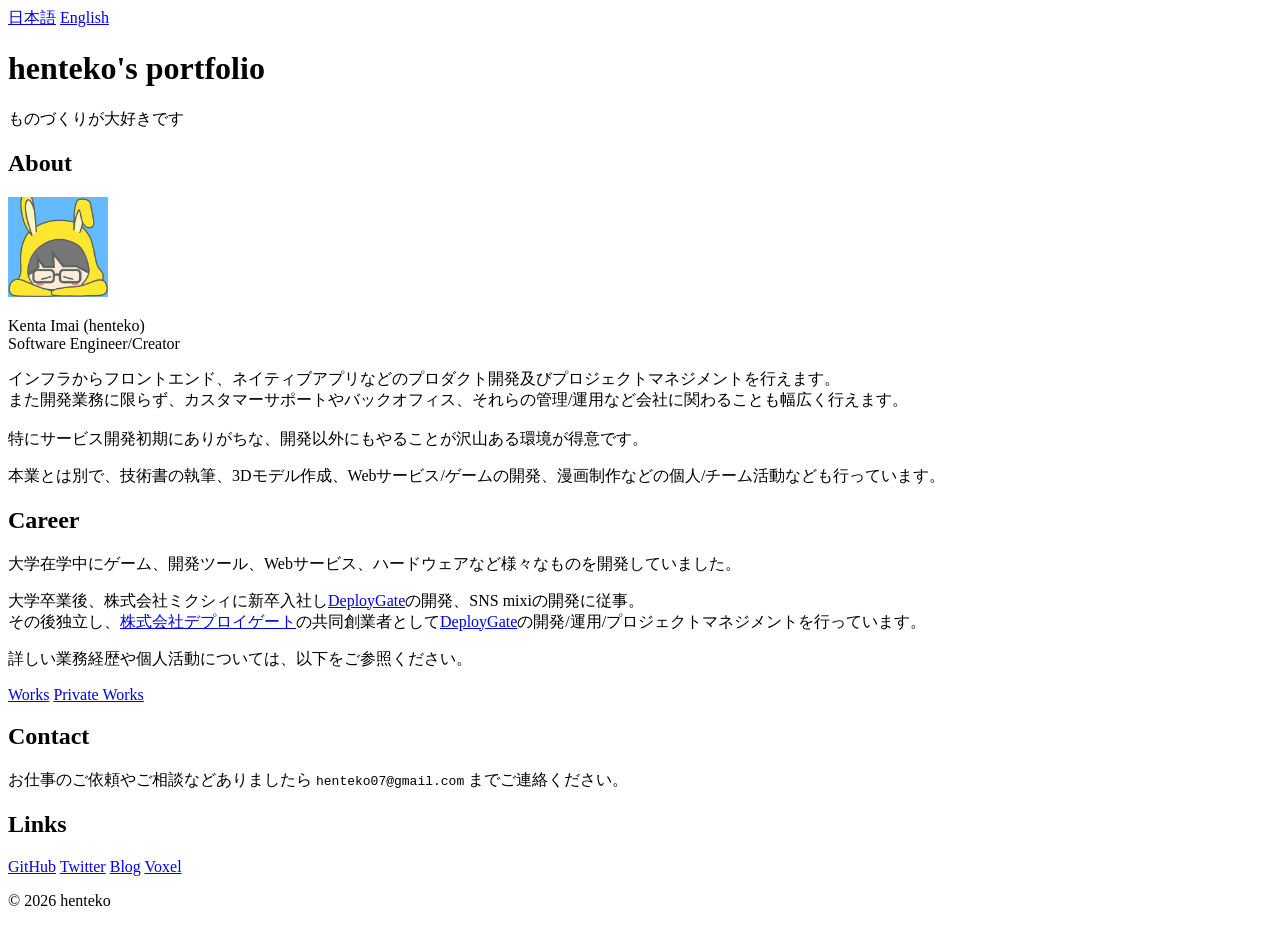
==== index.html @ 44bbf80c "indexの英訳追加" ====
<!DOCTYPE html>
<html lang="ja">
<head>
    <meta charset="UTF-8">
    <meta name="viewport" content="width=device-width, initial-scale=1.0">
    <meta property="og:url" content="https://henteko07.com/">
    <meta property="og:type" content="website">
    <meta property="og:image" content="https://henteko07.com/icon.png">
    <meta property="og:title" content="henteko's portfolio">
    <meta name="twitter:card" content="summary">
    <link rel="stylesheet" href="https://cdn.simplecss.org/simple.min.css">
    <title>henteko's portfolio</title>
</head>
<body>
  <header>
    <nav>
      <a href="/">日本語</a>
      <a href="/en">English</a>
    </nav>
    <h1>henteko's portfolio</h1>
    <p>ものづくりが大好きです</p>
  </header>

  <main>
    <h2>About</h2>
    <p>
      <img src="/icon.png" width="100px" />
      <div>
        Kenta Imai (henteko)<br />
        Software Engineer/Creator
      </div>
    </p>
    <p>
      インフラからフロントエンド、ネイティブアプリなどのプロダクト開発及びプロジェクトマネジメントを行えます。<br/>
      また開発業務に限らず、カスタマーサポートやバックオフィス、それらの管理/運用など会社に関わることも幅広く行えます。<br />
      <br/>
      特にサービス開発初期にありがちな、開発以外にもやることが沢山ある環境が得意です。
    </p>
    <p>
      本業とは別で、技術書の執筆、3Dモデル作成、Webサービス/ゲームの開発、漫画制作などの個人/チーム活動なども行っています。
    </p>

    <h2>Career</h2>
    <p>
      大学在学中にゲーム、開発ツール、Webサービス、ハードウェアなど様々なものを開発していました。<br />
    </p>
    <p>
      大学卒業後、株式会社ミクシィに新卒入社し<a href="https://deploygate.com/" target="_blank">DeployGate</a>の開発、SNS mixiの開発に従事。<br />
      その後独立し、<a href="https://deploygate.com/about" target="_blank">株式会社デプロイゲート</a>の共同創業者として<a href="https://deploygate.com/" target="_blank">DeployGate</a>の開発/運用/プロジェクトマネジメントを行っています。
    </p>
    <p>
      詳しい業務経歴や個人活動については、以下をご参照ください。
      <nav>
        <a href="/works.html" class="current">Works</a>
        <a href="/private_works.html">Private Works</a>
      </nav>
    </p>

    <h2>Contact</h2>
    <p>お仕事のご依頼やご相談などありましたら <code>henteko07@gmail.com</code> までご連絡ください。</p>

    <h2>Links</h2>
    <nav>
      <a href="https://github.com/henteko" target="_blank">GitHub</a>
      <a href="https://twitter.com/henteko07" target="_blank">Twitter</a>
      <a href="https://medium.com/@henteko07" target="_blank">Blog</a>
      <a href="https://voxel.henteko07.com" target="_blank">Voxel</a>
    </nav>
  </main>

  <script>
    var year = new Date().getFullYear();
    var txt = document.createTextNode("© " + year + " henteko");
    var p = document.createElement('p');
    var footer = document.createElement('footer');

    p.appendChild(txt);
    footer.appendChild(p);
    document.body.appendChild(footer);
  </script>
</body>
</html>
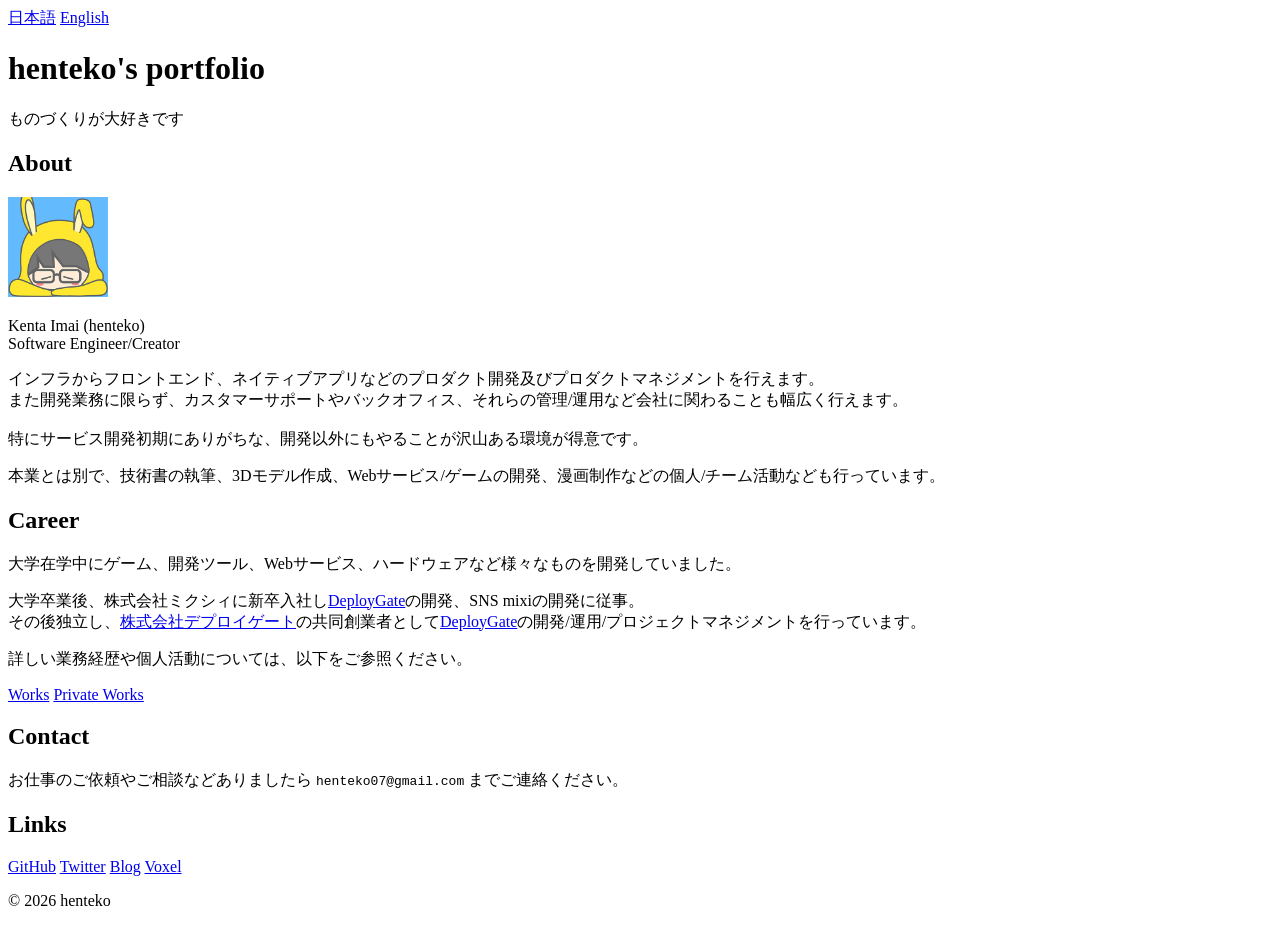
==== commit f731b83e: "Update index.html" ====
--- a/index.html
+++ b/index.html
@@ -31,7 +31,7 @@
       </div>
     </p>
     <p>
-      インフラからフロントエンド、ネイティブアプリなどのプロダクト開発及びプロジェクトマネジメントを行えます。<br/>
+      インフラからフロントエンド、ネイティブアプリなどのプロダクト開発及びプロダクトマネジメントを行えます。<br/>
       また開発業務に限らず、カスタマーサポートやバックオフィス、それらの管理/運用など会社に関わることも幅広く行えます。<br />
       <br/>
       特にサービス開発初期にありがちな、開発以外にもやることが沢山ある環境が得意です。
@@ -63,7 +63,7 @@
     <nav>
       <a href="https://github.com/henteko" target="_blank">GitHub</a>
       <a href="https://twitter.com/henteko07" target="_blank">Twitter</a>
-      <a href="https://medium.com/@henteko07" target="_blank">Blog</a>
+      <a href="https://blog.henteko07.com" target="_blank">Blog</a>
       <a href="https://voxel.henteko07.com" target="_blank">Voxel</a>
     </nav>
   </main>
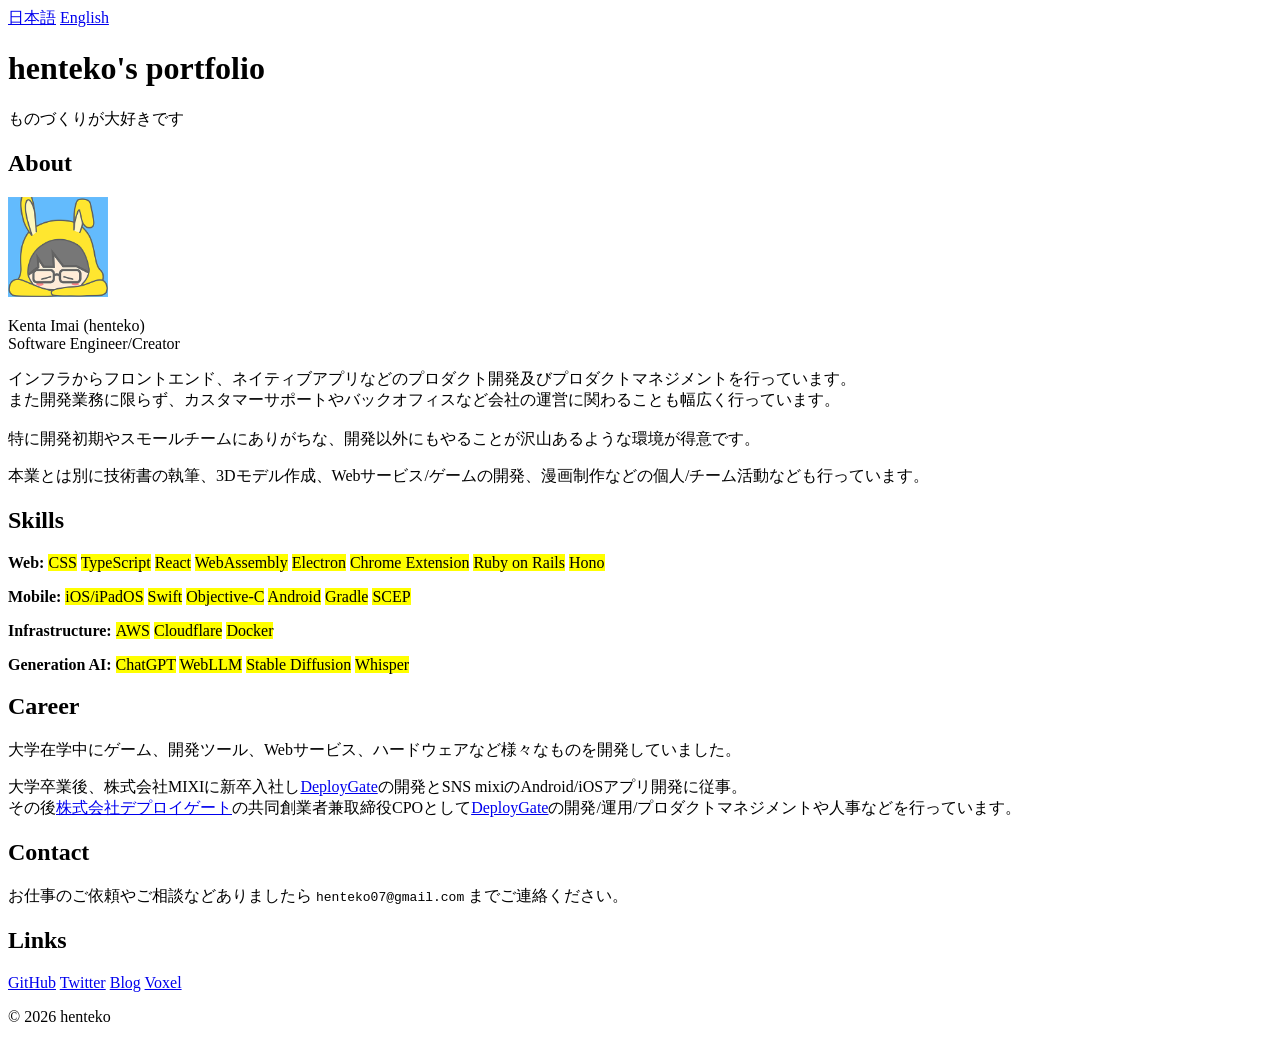
==== commit 075d0d42: "KOUSHIN" ====
--- a/index.html
+++ b/index.html
@@ -31,13 +31,48 @@
       </div>
     </p>
     <p>
-      インフラからフロントエンド、ネイティブアプリなどのプロダクト開発及びプロダクトマネジメントを行えます。<br/>
-      また開発業務に限らず、カスタマーサポートやバックオフィス、それらの管理/運用など会社に関わることも幅広く行えます。<br />
+      インフラからフロントエンド、ネイティブアプリなどのプロダクト開発及びプロダクトマネジメントを行っています。<br/>
+      また開発業務に限らず、カスタマーサポートやバックオフィスなど会社の運営に関わることも幅広く行っています。<br />
       <br/>
-      特にサービス開発初期にありがちな、開発以外にもやることが沢山ある環境が得意です。
+      特に開発初期やスモールチームにありがちな、開発以外にもやることが沢山あるような環境が得意です。
     </p>
     <p>
-      本業とは別で、技術書の執筆、3Dモデル作成、Webサービス/ゲームの開発、漫画制作などの個人/チーム活動なども行っています。
+      本業とは別に技術書の執筆、3Dモデル作成、Webサービス/ゲームの開発、漫画制作などの個人/チーム活動なども行っています。
+    </p>
+
+    <h2>Skills</h2>
+    <p>
+      <strong>Web: </strong>
+      <mark>CSS</mark>
+      <mark>TypeScript</mark>
+      <mark>React</mark>
+      <mark>WebAssembly</mark>
+      <mark>Electron</mark>
+      <mark>Chrome Extension</mark>
+      <mark>Ruby on Rails</mark>
+      <mark>Hono</mark>
+    </p>
+    <p>
+      <strong>Mobile: </strong>
+      <mark>iOS/iPadOS</mark>
+      <mark>Swift</mark>
+      <mark>Objective-C</mark>
+      <mark>Android</mark>
+      <mark>Gradle</mark>
+      <mark>SCEP</mark>
+    </p>
+    <p>
+      <strong>Infrastructure: </strong>
+      <mark>AWS</mark>
+      <mark>Cloudflare</mark>
+      <mark>Docker</mark>
+    </p>
+    <p>
+      <strong>Generation AI: </strong>
+      <mark>ChatGPT</mark>
+      <mark>WebLLM</mark>
+      <mark>Stable Diffusion</mark>
+      <mark>Whisper</mark>
     </p>
 
     <h2>Career</h2>
@@ -45,15 +80,8 @@
       大学在学中にゲーム、開発ツール、Webサービス、ハードウェアなど様々なものを開発していました。<br />
     </p>
     <p>
-      大学卒業後、株式会社ミクシィに新卒入社し<a href="https://deploygate.com/" target="_blank">DeployGate</a>の開発、SNS mixiの開発に従事。<br />
-      その後独立し、<a href="https://deploygate.com/about" target="_blank">株式会社デプロイゲート</a>の共同創業者として<a href="https://deploygate.com/" target="_blank">DeployGate</a>の開発/運用/プロジェクトマネジメントを行っています。
-    </p>
-    <p>
-      詳しい業務経歴や個人活動については、以下をご参照ください。
-      <nav>
-        <a href="/works.html" class="current">Works</a>
-        <a href="/private_works.html">Private Works</a>
-      </nav>
+      大学卒業後、株式会社MIXIに新卒入社し<a href="https://deploygate.com/" target="_blank">DeployGate</a>の開発とSNS mixiのAndroid/iOSアプリ開発に従事。<br />
+      その後<a href="https://deploygate.com/about" target="_blank">株式会社デプロイゲート</a>の共同創業者兼取締役CPOとして<a href="https://deploygate.com/" target="_blank">DeployGate</a>の開発/運用/プロダクトマネジメントや人事などを行っています。
     </p>
 
     <h2>Contact</h2>
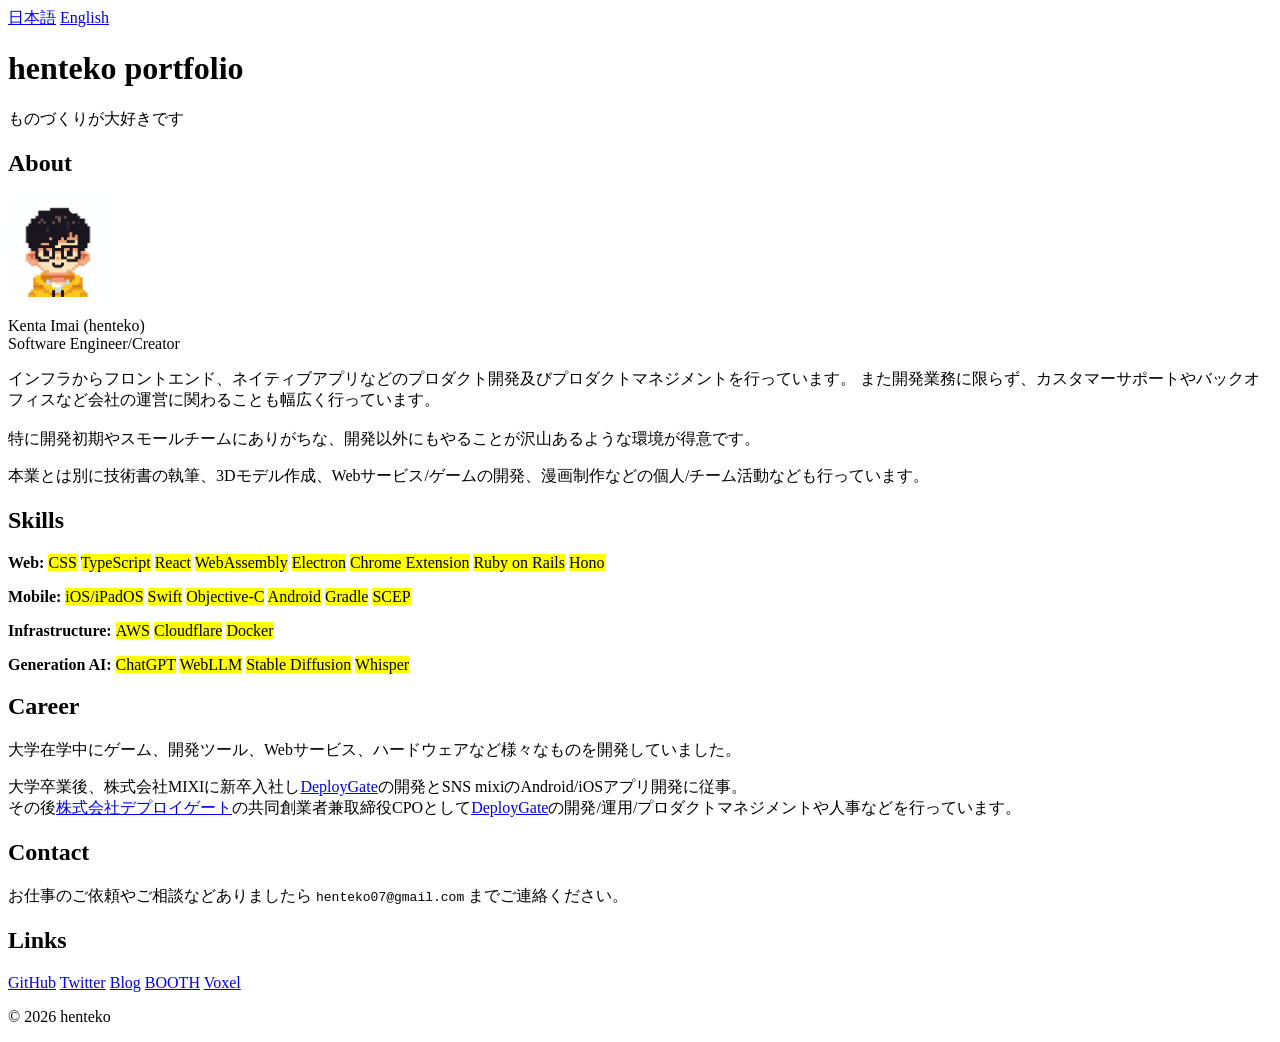
==== commit d76f5ec9: "add private index" ====
--- a/index.html
+++ b/index.html
@@ -6,10 +6,10 @@
     <meta property="og:url" content="https://henteko07.com/">
     <meta property="og:type" content="website">
     <meta property="og:image" content="https://henteko07.com/icon.png">
-    <meta property="og:title" content="henteko's portfolio">
+    <meta property="og:title" content="henteko portfolio">
     <meta name="twitter:card" content="summary">
     <link rel="stylesheet" href="https://cdn.simplecss.org/simple.min.css">
-    <title>henteko's portfolio</title>
+    <title>henteko portfolio</title>
 </head>
 <body>
   <header>
@@ -17,7 +17,7 @@
       <a href="/">日本語</a>
       <a href="/en">English</a>
     </nav>
-    <h1>henteko's portfolio</h1>
+    <h1>henteko portfolio</h1>
     <p>ものづくりが大好きです</p>
   </header>
 
@@ -31,7 +31,7 @@
       </div>
     </p>
     <p>
-      インフラからフロントエンド、ネイティブアプリなどのプロダクト開発及びプロダクトマネジメントを行っています。<br/>
+      インフラからフロントエンド、ネイティブアプリなどのプロダクト開発及びプロダクトマネジメントを行っています。
       また開発業務に限らず、カスタマーサポートやバックオフィスなど会社の運営に関わることも幅広く行っています。<br />
       <br/>
       特に開発初期やスモールチームにありがちな、開発以外にもやることが沢山あるような環境が得意です。
@@ -92,6 +92,7 @@
       <a href="https://github.com/henteko" target="_blank">GitHub</a>
       <a href="https://twitter.com/henteko07" target="_blank">Twitter</a>
       <a href="https://blog.henteko07.com" target="_blank">Blog</a>
+      <a href="https://miso-lab.booth.pm/" target="_blank">BOOTH</a>
       <a href="https://voxel.henteko07.com" target="_blank">Voxel</a>
     </nav>
   </main>
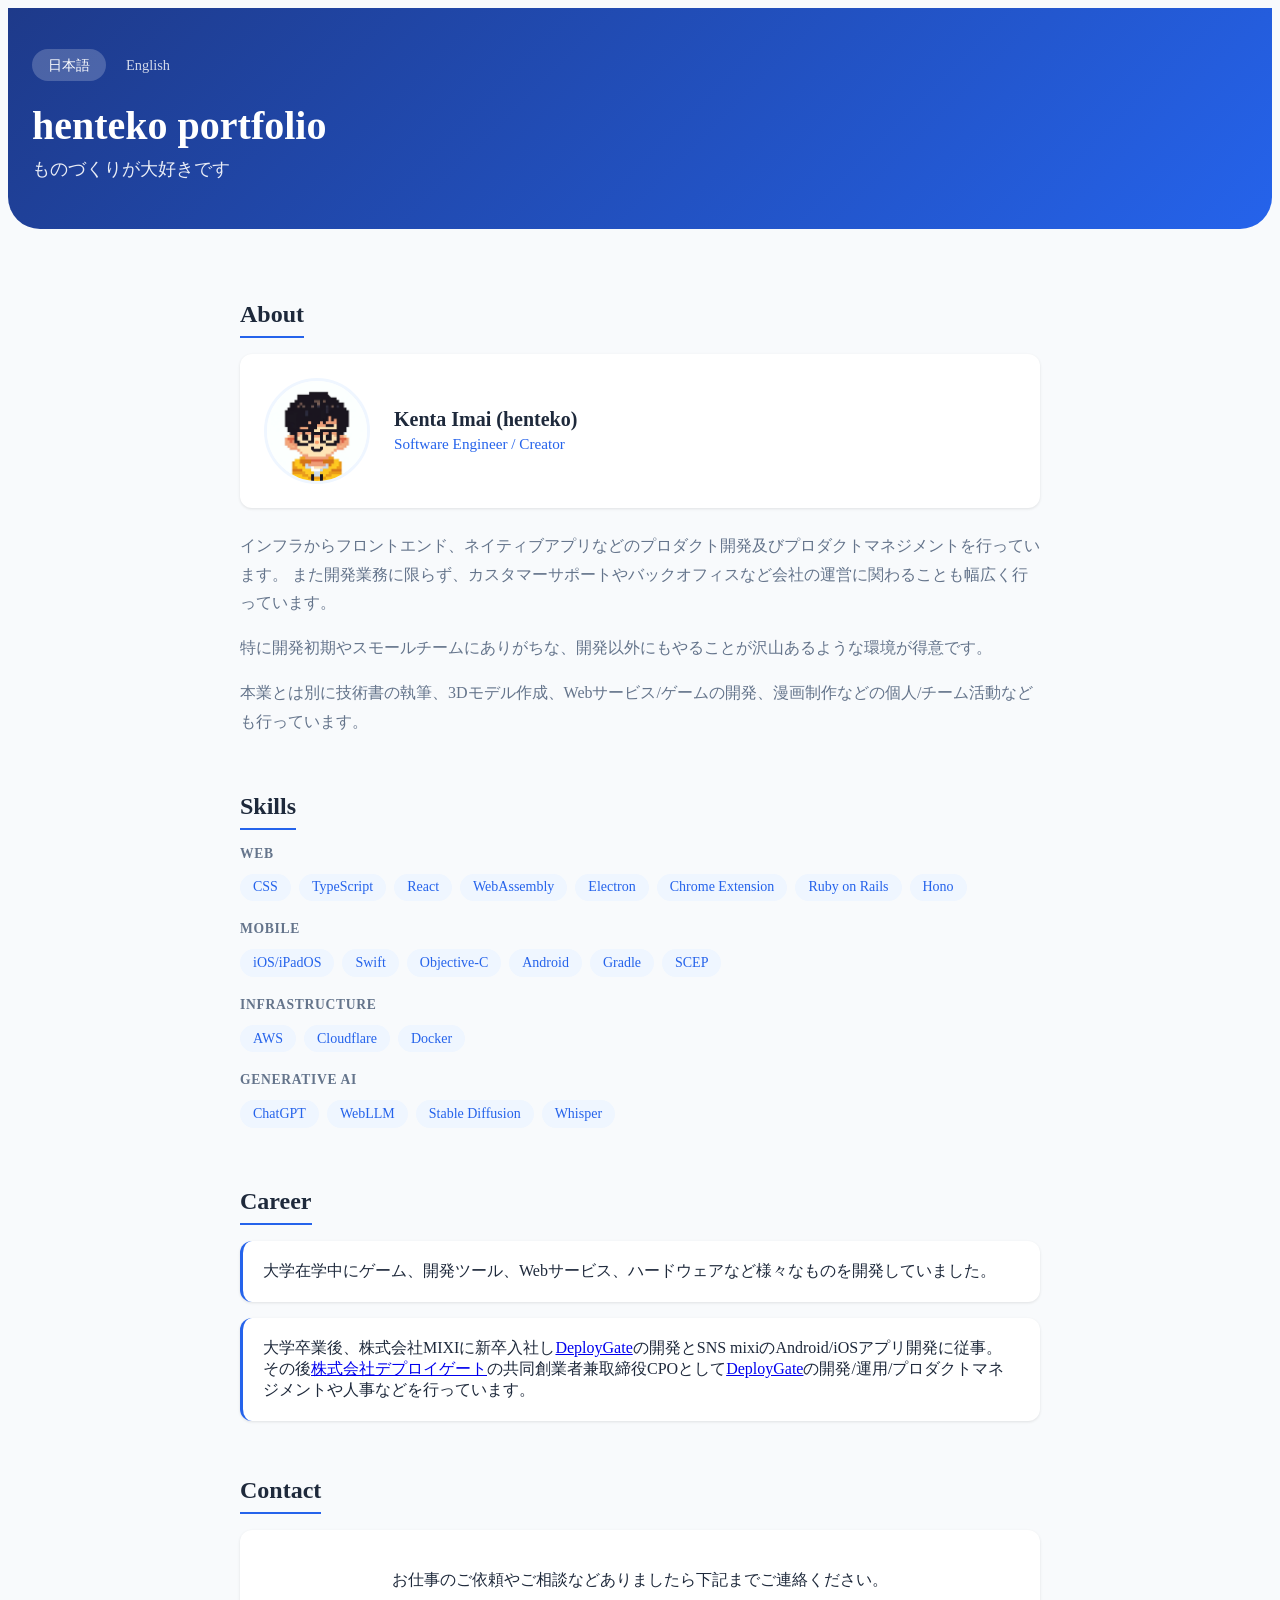
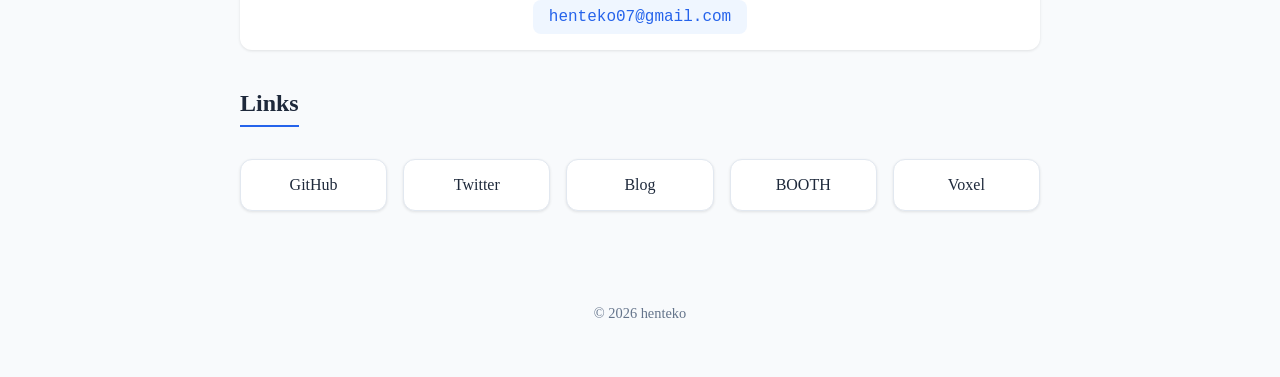
==== commit 595eb642: "Improve site design with modern, minimal styling - Add custom CSS with blue accent color scheme - Re" ====
--- a/index.html
+++ b/index.html
@@ -9,12 +9,13 @@
     <meta property="og:title" content="henteko portfolio">
     <meta name="twitter:card" content="summary">
     <link rel="stylesheet" href="https://cdn.simplecss.org/simple.min.css">
+    <link rel="stylesheet" href="/style.css">
     <title>henteko portfolio</title>
 </head>
 <body>
   <header>
     <nav>
-      <a href="/">日本語</a>
+      <a href="/" class="current">日本語</a>
       <a href="/en">English</a>
     </nav>
     <h1>henteko portfolio</h1>
@@ -23,26 +24,27 @@
 
   <main>
     <h2>About</h2>
-    <p>
-      <img src="/icon.png" width="100px" />
-      <div>
-        Kenta Imai (henteko)<br />
-        Software Engineer/Creator
+    <div class="profile-card">
+      <img src="/icon.png" alt="henteko" />
+      <div class="profile-info">
+        <p class="profile-name">Kenta Imai (henteko)</p>
+        <p class="profile-title">Software Engineer / Creator</p>
       </div>
+    </div>
+    <p class="description">
+      インフラからフロントエンド、ネイティブアプリなどのプロダクト開発及びプロダクトマネジメントを行っています。
+      また開発業務に限らず、カスタマーサポートやバックオフィスなど会社の運営に関わることも幅広く行っています。
     </p>
-    <p>
-      インフラからフロントエンド、ネイティブアプリなどのプロダクト開発及びプロダクトマネジメントを行っています。
-      また開発業務に限らず、カスタマーサポートやバックオフィスなど会社の運営に関わることも幅広く行っています。<br />
-      <br/>
+    <p class="description">
       特に開発初期やスモールチームにありがちな、開発以外にもやることが沢山あるような環境が得意です。
     </p>
-    <p>
+    <p class="description">
       本業とは別に技術書の執筆、3Dモデル作成、Webサービス/ゲームの開発、漫画制作などの個人/チーム活動なども行っています。
     </p>
 
     <h2>Skills</h2>
-    <p>
-      <strong>Web: </strong>
+    <div class="skills-category">
+      <strong>Web</strong>
       <mark>CSS</mark>
       <mark>TypeScript</mark>
       <mark>React</mark>
@@ -51,50 +53,55 @@
       <mark>Chrome Extension</mark>
       <mark>Ruby on Rails</mark>
       <mark>Hono</mark>
-    </p>
-    <p>
-      <strong>Mobile: </strong>
+    </div>
+    <div class="skills-category">
+      <strong>Mobile</strong>
       <mark>iOS/iPadOS</mark>
       <mark>Swift</mark>
       <mark>Objective-C</mark>
       <mark>Android</mark>
       <mark>Gradle</mark>
       <mark>SCEP</mark>
-    </p>
-    <p>
-      <strong>Infrastructure: </strong>
+    </div>
+    <div class="skills-category">
+      <strong>Infrastructure</strong>
       <mark>AWS</mark>
       <mark>Cloudflare</mark>
       <mark>Docker</mark>
-    </p>
-    <p>
-      <strong>Generation AI: </strong>
+    </div>
+    <div class="skills-category">
+      <strong>Generative AI</strong>
       <mark>ChatGPT</mark>
       <mark>WebLLM</mark>
       <mark>Stable Diffusion</mark>
       <mark>Whisper</mark>
-    </p>
+    </div>
 
     <h2>Career</h2>
-    <p>
-      大学在学中にゲーム、開発ツール、Webサービス、ハードウェアなど様々なものを開発していました。<br />
-    </p>
-    <p>
-      大学卒業後、株式会社MIXIに新卒入社し<a href="https://deploygate.com/" target="_blank">DeployGate</a>の開発とSNS mixiのAndroid/iOSアプリ開発に従事。<br />
-      その後<a href="https://deploygate.com/about" target="_blank">株式会社デプロイゲート</a>の共同創業者兼取締役CPOとして<a href="https://deploygate.com/" target="_blank">DeployGate</a>の開発/運用/プロダクトマネジメントや人事などを行っています。
-    </p>
+    <div class="career-item">
+      <p>大学在学中にゲーム、開発ツール、Webサービス、ハードウェアなど様々なものを開発していました。</p>
+    </div>
+    <div class="career-item">
+      <p>
+        大学卒業後、株式会社MIXIに新卒入社し<a href="https://deploygate.com/" target="_blank">DeployGate</a>の開発とSNS mixiのAndroid/iOSアプリ開発に従事。<br />
+        その後<a href="https://deploygate.com/about" target="_blank">株式会社デプロイゲート</a>の共同創業者兼取締役CPOとして<a href="https://deploygate.com/" target="_blank">DeployGate</a>の開発/運用/プロダクトマネジメントや人事などを行っています。
+      </p>
+    </div>
 
     <h2>Contact</h2>
-    <p>お仕事のご依頼やご相談などありましたら <code>henteko07@gmail.com</code> までご連絡ください。</p>
+    <div class="contact-box">
+      <p>お仕事のご依頼やご相談などありましたら下記までご連絡ください。</p>
+      <code>henteko07@gmail.com</code>
+    </div>
 
     <h2>Links</h2>
-    <nav>
+    <div class="links-grid">
       <a href="https://github.com/henteko" target="_blank">GitHub</a>
       <a href="https://twitter.com/henteko07" target="_blank">Twitter</a>
       <a href="https://blog.henteko07.com" target="_blank">Blog</a>
       <a href="https://miso-lab.booth.pm/" target="_blank">BOOTH</a>
       <a href="https://voxel.henteko07.com" target="_blank">Voxel</a>
-    </nav>
+    </div>
   </main>
 
   <script>
--- a/style.css
+++ b/style.css
@@ -0,0 +1,269 @@
+/* Modern Simple Portfolio Styles */
+
+:root {
+  --accent: #2563eb;
+  --accent-light: #3b82f6;
+  --accent-bg: #eff6ff;
+  --text-main: #1e293b;
+  --text-secondary: #64748b;
+  --bg-main: #ffffff;
+  --bg-secondary: #f8fafc;
+  --border: #e2e8f0;
+  --shadow: 0 1px 3px rgba(0, 0, 0, 0.1);
+  --shadow-lg: 0 10px 40px rgba(0, 0, 0, 0.1);
+  --radius: 12px;
+}
+
+/* Override Simple.css variables */
+:root {
+  --accent: #2563eb;
+  --accent-hover: #1d4ed8;
+}
+
+body {
+  background: var(--bg-secondary);
+  color: var(--text-main);
+}
+
+/* Header */
+header {
+  background: linear-gradient(135deg, #1e3a8a 0%, #2563eb 100%);
+  color: white;
+  padding: 3rem 1.5rem;
+  margin-bottom: 2rem;
+  border-radius: 0 0 2rem 2rem;
+}
+
+header h1 {
+  color: white;
+  font-size: 2.5rem;
+  font-weight: 700;
+  margin-bottom: 0.5rem;
+}
+
+header p {
+  color: rgba(255, 255, 255, 0.9);
+  font-size: 1.1rem;
+  margin: 0;
+}
+
+header nav {
+  margin-bottom: 1.5rem;
+}
+
+header nav a {
+  color: rgba(255, 255, 255, 0.8);
+  text-decoration: none;
+  padding: 0.5rem 1rem;
+  border-radius: 2rem;
+  transition: all 0.2s ease;
+  font-size: 0.9rem;
+}
+
+header nav a:hover,
+header nav a.current {
+  background: rgba(255, 255, 255, 0.2);
+  color: white;
+}
+
+/* Main content */
+main {
+  max-width: 800px;
+  margin: 0 auto;
+  padding: 0 1.5rem 3rem;
+}
+
+/* Section headings */
+h2 {
+  color: var(--text-main);
+  font-size: 1.5rem;
+  font-weight: 600;
+  margin-top: 2.5rem;
+  margin-bottom: 1rem;
+  padding-bottom: 0.5rem;
+  border-bottom: 2px solid var(--accent);
+  display: inline-block;
+}
+
+/* About section - Profile card */
+.profile-card {
+  display: flex;
+  align-items: center;
+  gap: 1.5rem;
+  background: var(--bg-main);
+  padding: 1.5rem;
+  border-radius: var(--radius);
+  box-shadow: var(--shadow);
+  margin-bottom: 1.5rem;
+}
+
+.profile-card img {
+  width: 100px;
+  height: 100px;
+  border-radius: 50%;
+  object-fit: cover;
+  border: 3px solid var(--accent-bg);
+}
+
+.profile-card .profile-info {
+  flex: 1;
+}
+
+.profile-card .profile-name {
+  font-size: 1.25rem;
+  font-weight: 600;
+  color: var(--text-main);
+  margin: 0 0 0.25rem 0;
+}
+
+.profile-card .profile-title {
+  color: var(--accent);
+  font-size: 0.95rem;
+  margin: 0;
+}
+
+/* Skills section */
+.skills-category {
+  margin-bottom: 1rem;
+}
+
+.skills-category strong {
+  display: block;
+  color: var(--text-secondary);
+  font-size: 0.85rem;
+  text-transform: uppercase;
+  letter-spacing: 0.05em;
+  margin-bottom: 0.5rem;
+}
+
+mark {
+  background: var(--accent-bg);
+  color: var(--accent);
+  padding: 0.3rem 0.75rem;
+  border-radius: 2rem;
+  font-size: 0.875rem;
+  margin: 0.25rem 0.25rem 0.25rem 0;
+  display: inline-block;
+  border: 1px solid transparent;
+  transition: all 0.2s ease;
+}
+
+mark:hover {
+  border-color: var(--accent);
+  transform: translateY(-1px);
+}
+
+/* Career section */
+.career-item {
+  background: var(--bg-main);
+  padding: 1.25rem;
+  border-radius: var(--radius);
+  box-shadow: var(--shadow);
+  margin-bottom: 1rem;
+  border-left: 3px solid var(--accent);
+}
+
+.career-item p {
+  margin: 0;
+}
+
+.career-item h3 {
+  color: var(--accent);
+  font-size: 1rem;
+  font-weight: 600;
+  margin: 0 0 0.25rem 0;
+}
+
+.career-item .career-role {
+  color: var(--text-secondary);
+  font-size: 0.9rem;
+  margin-bottom: 0.75rem;
+}
+
+/* Contact section */
+.contact-box {
+  background: var(--bg-main);
+  padding: 1.5rem;
+  border-radius: var(--radius);
+  box-shadow: var(--shadow);
+  text-align: center;
+}
+
+.contact-box code {
+  background: var(--accent-bg);
+  color: var(--accent);
+  padding: 0.5rem 1rem;
+  border-radius: 0.5rem;
+  font-size: 1rem;
+}
+
+/* Links section */
+.links-grid {
+  display: grid;
+  grid-template-columns: repeat(auto-fit, minmax(140px, 1fr));
+  gap: 1rem;
+  margin-top: 1rem;
+}
+
+.links-grid a {
+  display: flex;
+  align-items: center;
+  justify-content: center;
+  gap: 0.5rem;
+  background: var(--bg-main);
+  color: var(--text-main);
+  text-decoration: none;
+  padding: 1rem;
+  border-radius: var(--radius);
+  box-shadow: var(--shadow);
+  font-weight: 500;
+  transition: all 0.2s ease;
+  border: 1px solid var(--border);
+}
+
+.links-grid a:hover {
+  transform: translateY(-2px);
+  box-shadow: var(--shadow-lg);
+  border-color: var(--accent);
+  color: var(--accent);
+}
+
+/* Footer */
+footer {
+  text-align: center;
+  padding: 2rem;
+  color: var(--text-secondary);
+  font-size: 0.9rem;
+}
+
+/* Responsive adjustments */
+@media (max-width: 600px) {
+  header {
+    padding: 2rem 1rem;
+    border-radius: 0 0 1.5rem 1.5rem;
+  }
+
+  header h1 {
+    font-size: 2rem;
+  }
+
+  .profile-card {
+    flex-direction: column;
+    text-align: center;
+  }
+
+  .links-grid {
+    grid-template-columns: repeat(2, 1fr);
+  }
+}
+
+/* Smooth transitions */
+a, mark, button {
+  transition: all 0.2s ease;
+}
+
+/* Description text styling */
+.description {
+  color: var(--text-secondary);
+  line-height: 1.8;
+}
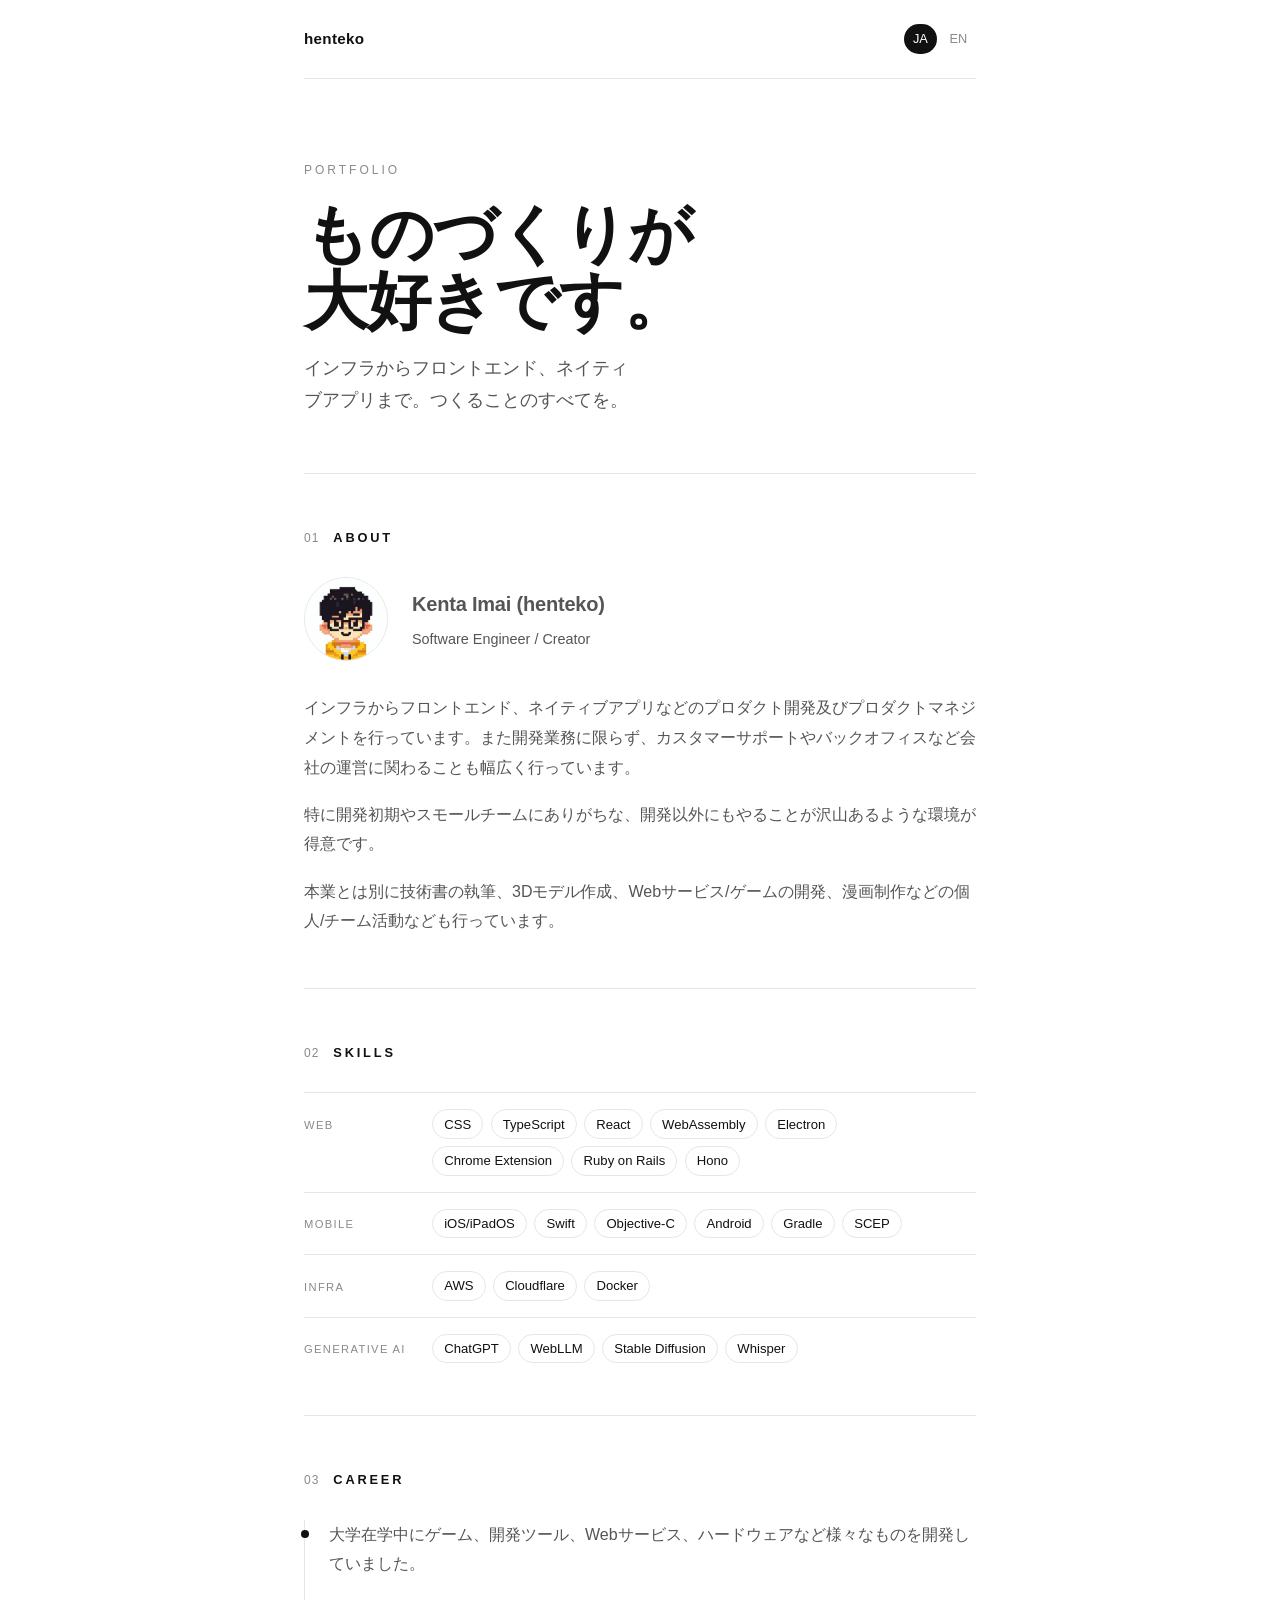
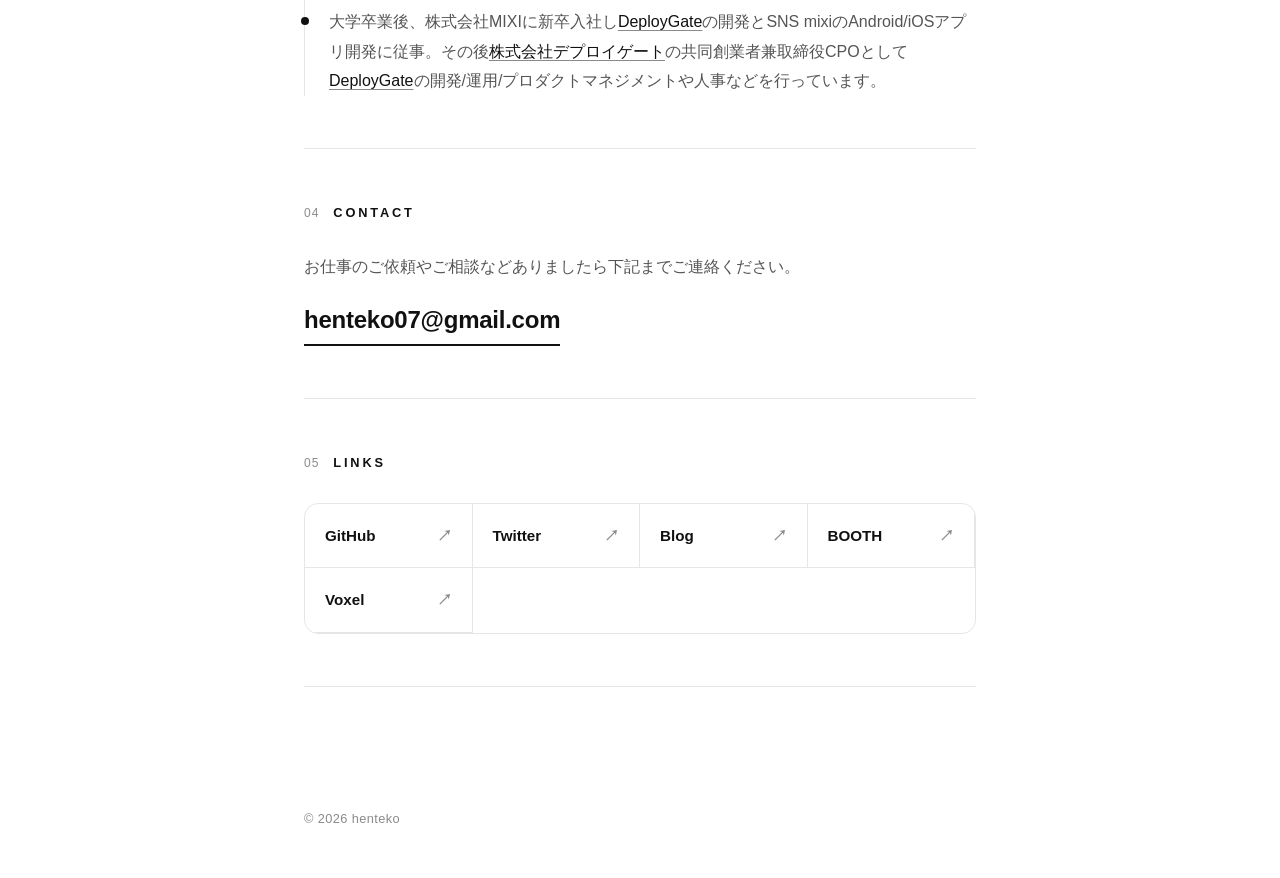
==== commit 44ca5fac: "デザイン調整" ====
--- a/index.html
+++ b/index.html
@@ -3,116 +3,140 @@
 <head>
     <meta charset="UTF-8">
     <meta name="viewport" content="width=device-width, initial-scale=1.0">
+    <meta name="description" content="henteko (Kenta Imai) のポートフォリオ。ソフトウェアエンジニア / クリエイター。">
     <meta property="og:url" content="https://henteko07.com/">
     <meta property="og:type" content="website">
     <meta property="og:image" content="https://henteko07.com/icon.png">
     <meta property="og:title" content="henteko portfolio">
     <meta name="twitter:card" content="summary">
-    <link rel="stylesheet" href="https://cdn.simplecss.org/simple.min.css">
     <link rel="stylesheet" href="/style.css">
     <title>henteko portfolio</title>
 </head>
 <body>
-  <header>
-    <nav>
-      <a href="/" class="current">日本語</a>
-      <a href="/en">English</a>
-    </nav>
-    <h1>henteko portfolio</h1>
-    <p>ものづくりが大好きです</p>
-  </header>
+  <div class="wrap">
+    <header class="topbar">
+      <a href="/" class="brand">henteko</a>
+      <nav class="lang">
+        <a href="/" class="current">JA</a>
+        <a href="/en">EN</a>
+      </nav>
+    </header>
 
-  <main>
-    <h2>About</h2>
-    <div class="profile-card">
-      <img src="/icon.png" alt="henteko" />
-      <div class="profile-info">
-        <p class="profile-name">Kenta Imai (henteko)</p>
-        <p class="profile-title">Software Engineer / Creator</p>
-      </div>
-    </div>
-    <p class="description">
-      インフラからフロントエンド、ネイティブアプリなどのプロダクト開発及びプロダクトマネジメントを行っています。
-      また開発業務に限らず、カスタマーサポートやバックオフィスなど会社の運営に関わることも幅広く行っています。
-    </p>
-    <p class="description">
-      特に開発初期やスモールチームにありがちな、開発以外にもやることが沢山あるような環境が得意です。
-    </p>
-    <p class="description">
-      本業とは別に技術書の執筆、3Dモデル作成、Webサービス/ゲームの開発、漫画制作などの個人/チーム活動なども行っています。
-    </p>
+    <section class="hero">
+      <p class="eyebrow">Portfolio</p>
+      <h1>ものづくりが<br>大好きです。</h1>
+      <p class="tagline">インフラからフロントエンド、ネイティブアプリまで。つくることのすべてを。</p>
+    </section>
 
-    <h2>Skills</h2>
-    <div class="skills-category">
-      <strong>Web</strong>
-      <mark>CSS</mark>
-      <mark>TypeScript</mark>
-      <mark>React</mark>
-      <mark>WebAssembly</mark>
-      <mark>Electron</mark>
-      <mark>Chrome Extension</mark>
-      <mark>Ruby on Rails</mark>
-      <mark>Hono</mark>
-    </div>
-    <div class="skills-category">
-      <strong>Mobile</strong>
-      <mark>iOS/iPadOS</mark>
-      <mark>Swift</mark>
-      <mark>Objective-C</mark>
-      <mark>Android</mark>
-      <mark>Gradle</mark>
-      <mark>SCEP</mark>
-    </div>
-    <div class="skills-category">
-      <strong>Infrastructure</strong>
-      <mark>AWS</mark>
-      <mark>Cloudflare</mark>
-      <mark>Docker</mark>
-    </div>
-    <div class="skills-category">
-      <strong>Generative AI</strong>
-      <mark>ChatGPT</mark>
-      <mark>WebLLM</mark>
-      <mark>Stable Diffusion</mark>
-      <mark>Whisper</mark>
-    </div>
+    <main>
+      <section class="about">
+        <div class="section-head">
+          <span class="idx">01</span>
+          <h2>About</h2>
+        </div>
+        <div class="profile">
+          <img src="/icon.png" alt="henteko" />
+          <div>
+            <p class="name">Kenta Imai (henteko)</p>
+            <p class="role">Software Engineer / Creator</p>
+          </div>
+        </div>
+        <p>インフラからフロントエンド、ネイティブアプリなどのプロダクト開発及びプロダクトマネジメントを行っています。また開発業務に限らず、カスタマーサポートやバックオフィスなど会社の運営に関わることも幅広く行っています。</p>
+        <p>特に開発初期やスモールチームにありがちな、開発以外にもやることが沢山あるような環境が得意です。</p>
+        <p>本業とは別に技術書の執筆、3Dモデル作成、Webサービス/ゲームの開発、漫画制作などの個人/チーム活動なども行っています。</p>
+      </section>
 
-    <h2>Career</h2>
-    <div class="career-item">
-      <p>大学在学中にゲーム、開発ツール、Webサービス、ハードウェアなど様々なものを開発していました。</p>
-    </div>
-    <div class="career-item">
-      <p>
-        大学卒業後、株式会社MIXIに新卒入社し<a href="https://deploygate.com/" target="_blank">DeployGate</a>の開発とSNS mixiのAndroid/iOSアプリ開発に従事。<br />
-        その後<a href="https://deploygate.com/about" target="_blank">株式会社デプロイゲート</a>の共同創業者兼取締役CPOとして<a href="https://deploygate.com/" target="_blank">DeployGate</a>の開発/運用/プロダクトマネジメントや人事などを行っています。
-      </p>
-    </div>
+      <section class="skills">
+        <div class="section-head">
+          <span class="idx">02</span>
+          <h2>Skills</h2>
+        </div>
+        <div class="skill-group">
+          <span class="label">Web</span>
+          <div class="tags">
+            <span>CSS</span>
+            <span>TypeScript</span>
+            <span>React</span>
+            <span>WebAssembly</span>
+            <span>Electron</span>
+            <span>Chrome Extension</span>
+            <span>Ruby on Rails</span>
+            <span>Hono</span>
+          </div>
+        </div>
+        <div class="skill-group">
+          <span class="label">Mobile</span>
+          <div class="tags">
+            <span>iOS/iPadOS</span>
+            <span>Swift</span>
+            <span>Objective-C</span>
+            <span>Android</span>
+            <span>Gradle</span>
+            <span>SCEP</span>
+          </div>
+        </div>
+        <div class="skill-group">
+          <span class="label">Infra</span>
+          <div class="tags">
+            <span>AWS</span>
+            <span>Cloudflare</span>
+            <span>Docker</span>
+          </div>
+        </div>
+        <div class="skill-group">
+          <span class="label">Generative AI</span>
+          <div class="tags">
+            <span>ChatGPT</span>
+            <span>WebLLM</span>
+            <span>Stable Diffusion</span>
+            <span>Whisper</span>
+          </div>
+        </div>
+      </section>
 
-    <h2>Contact</h2>
-    <div class="contact-box">
-      <p>お仕事のご依頼やご相談などありましたら下記までご連絡ください。</p>
-      <code>henteko07@gmail.com</code>
-    </div>
+      <section class="career">
+        <div class="section-head">
+          <span class="idx">03</span>
+          <h2>Career</h2>
+        </div>
+        <div class="career-item">
+          <p>大学在学中にゲーム、開発ツール、Webサービス、ハードウェアなど様々なものを開発していました。</p>
+        </div>
+        <div class="career-item">
+          <p>大学卒業後、株式会社MIXIに新卒入社し<a href="https://deploygate.com/" target="_blank" rel="noopener">DeployGate</a>の開発とSNS mixiのAndroid/iOSアプリ開発に従事。その後<a href="https://deploygate.com/about" target="_blank" rel="noopener">株式会社デプロイゲート</a>の共同創業者兼取締役CPOとして<a href="https://deploygate.com/" target="_blank" rel="noopener">DeployGate</a>の開発/運用/プロダクトマネジメントや人事などを行っています。</p>
+        </div>
+      </section>
 
-    <h2>Links</h2>
-    <div class="links-grid">
-      <a href="https://github.com/henteko" target="_blank">GitHub</a>
-      <a href="https://twitter.com/henteko07" target="_blank">Twitter</a>
-      <a href="https://blog.henteko07.com" target="_blank">Blog</a>
-      <a href="https://miso-lab.booth.pm/" target="_blank">BOOTH</a>
-      <a href="https://voxel.henteko07.com" target="_blank">Voxel</a>
-    </div>
-  </main>
+      <section class="contact">
+        <div class="section-head">
+          <span class="idx">04</span>
+          <h2>Contact</h2>
+        </div>
+        <p>お仕事のご依頼やご相談などありましたら下記までご連絡ください。</p>
+        <a class="mail" href="mailto:henteko07@gmail.com">henteko07@gmail.com</a>
+      </section>
+
+      <section class="links-section">
+        <div class="section-head">
+          <span class="idx">05</span>
+          <h2>Links</h2>
+        </div>
+        <nav class="links">
+          <a href="https://github.com/henteko" target="_blank" rel="noopener">GitHub <span class="arrow">↗</span></a>
+          <a href="https://twitter.com/henteko07" target="_blank" rel="noopener">Twitter <span class="arrow">↗</span></a>
+          <a href="https://blog.henteko07.com" target="_blank" rel="noopener">Blog <span class="arrow">↗</span></a>
+          <a href="https://miso-lab.booth.pm/" target="_blank" rel="noopener">BOOTH <span class="arrow">↗</span></a>
+          <a href="https://voxel.henteko07.com" target="_blank" rel="noopener">Voxel <span class="arrow">↗</span></a>
+        </nav>
+      </section>
+    </main>
+
+    <footer id="footer"></footer>
+  </div>
 
   <script>
     var year = new Date().getFullYear();
-    var txt = document.createTextNode("© " + year + " henteko");
-    var p = document.createElement('p');
-    var footer = document.createElement('footer');
-
-    p.appendChild(txt);
-    footer.appendChild(p);
-    document.body.appendChild(footer);
+    document.getElementById('footer').textContent = "© " + year + " henteko";
   </script>
 </body>
 </html>
--- a/style.css
+++ b/style.css
@@ -1,269 +1,384 @@
-/* Modern Simple Portfolio Styles */
+/* ============================================================
+   henteko portfolio — monochrome / minimal
+   ============================================================ */
 
 :root {
-  --accent: #2563eb;
-  --accent-light: #3b82f6;
-  --accent-bg: #eff6ff;
-  --text-main: #1e293b;
-  --text-secondary: #64748b;
-  --bg-main: #ffffff;
-  --bg-secondary: #f8fafc;
-  --border: #e2e8f0;
-  --shadow: 0 1px 3px rgba(0, 0, 0, 0.1);
-  --shadow-lg: 0 10px 40px rgba(0, 0, 0, 0.1);
-  --radius: 12px;
-}
-
-/* Override Simple.css variables */
-:root {
-  --accent: #2563eb;
-  --accent-hover: #1d4ed8;
+  --ink: #111111;
+  --ink-soft: #555555;
+  --ink-faint: #8a8a8a;
+  --line: #e6e6e6;
+  --paper: #ffffff;
+  --paper-soft: #fafafa;
+
+  --max: 720px;
+  --ease: cubic-bezier(0.22, 1, 0.36, 1);
+}
+
+* {
+  box-sizing: border-box;
+}
+
+html {
+  -webkit-text-size-adjust: 100%;
 }
 
 body {
-  background: var(--bg-secondary);
-  color: var(--text-main);
-}
-
-/* Header */
-header {
-  background: linear-gradient(135deg, #1e3a8a 0%, #2563eb 100%);
-  color: white;
-  padding: 3rem 1.5rem;
-  margin-bottom: 2rem;
-  border-radius: 0 0 2rem 2rem;
-}
-
-header h1 {
-  color: white;
-  font-size: 2.5rem;
+  margin: 0;
+  background: var(--paper);
+  color: var(--ink);
+  font-family: -apple-system, BlinkMacSystemFont, "Helvetica Neue",
+    "Hiragino Sans", "Hiragino Kaku Gothic ProN", "Noto Sans JP", Meiryo,
+    sans-serif;
+  font-size: 16px;
+  line-height: 1.85;
+  font-feature-settings: "palt" 1;
+  -webkit-font-smoothing: antialiased;
+  text-rendering: optimizeLegibility;
+}
+
+::selection {
+  background: var(--ink);
+  color: var(--paper);
+}
+
+a {
+  color: var(--ink);
+}
+
+/* ---------- layout ---------- */
+
+.wrap {
+  max-width: var(--max);
+  margin: 0 auto;
+  padding: 0 1.5rem;
+}
+
+/* ---------- top bar ---------- */
+
+.topbar {
+  display: flex;
+  align-items: center;
+  justify-content: space-between;
+  padding: 1.5rem 0;
+  border-bottom: 1px solid var(--line);
+}
+
+.topbar .brand {
   font-weight: 700;
-  margin-bottom: 0.5rem;
-}
-
-header p {
-  color: rgba(255, 255, 255, 0.9);
+  letter-spacing: 0.02em;
+  text-decoration: none;
+  font-size: 0.95rem;
+}
+
+.lang {
+  display: flex;
+  gap: 0.25rem;
+  font-size: 0.8rem;
+  font-variant-numeric: tabular-nums;
+}
+
+.lang a {
+  text-decoration: none;
+  color: var(--ink-faint);
+  padding: 0.2rem 0.55rem;
+  border-radius: 999px;
+  transition: color 0.25s var(--ease), background 0.25s var(--ease);
+}
+
+.lang a:hover {
+  color: var(--ink);
+}
+
+.lang a.current {
+  color: var(--paper);
+  background: var(--ink);
+}
+
+/* ---------- hero ---------- */
+
+.hero {
+  padding: 5rem 0 3.5rem;
+  border-bottom: 1px solid var(--line);
+}
+
+.hero .eyebrow {
+  font-size: 0.75rem;
+  letter-spacing: 0.25em;
+  text-transform: uppercase;
+  color: var(--ink-faint);
+  margin: 0 0 1.25rem;
+}
+
+.hero h1 {
+  font-size: clamp(2.4rem, 7vw, 4rem);
+  line-height: 1.05;
+  letter-spacing: -0.02em;
+  font-weight: 800;
+  margin: 0 0 1rem;
+}
+
+.hero .tagline {
   font-size: 1.1rem;
-  margin: 0;
-}
-
-header nav {
-  margin-bottom: 1.5rem;
-}
-
-header nav a {
-  color: rgba(255, 255, 255, 0.8);
-  text-decoration: none;
-  padding: 0.5rem 1rem;
-  border-radius: 2rem;
-  transition: all 0.2s ease;
-  font-size: 0.9rem;
-}
-
-header nav a:hover,
-header nav a.current {
-  background: rgba(255, 255, 255, 0.2);
-  color: white;
-}
-
-/* Main content */
+  color: var(--ink-soft);
+  margin: 0;
+  max-width: 34ch;
+}
+
+/* ---------- sections ---------- */
+
 main {
-  max-width: 800px;
-  margin: 0 auto;
-  padding: 0 1.5rem 3rem;
-}
-
-/* Section headings */
-h2 {
-  color: var(--text-main);
-  font-size: 1.5rem;
-  font-weight: 600;
-  margin-top: 2.5rem;
-  margin-bottom: 1rem;
-  padding-bottom: 0.5rem;
-  border-bottom: 2px solid var(--accent);
-  display: inline-block;
-}
-
-/* About section - Profile card */
-.profile-card {
+  padding-bottom: 5rem;
+}
+
+section {
+  padding: 3.25rem 0;
+  border-bottom: 1px solid var(--line);
+}
+
+.section-head {
+  display: flex;
+  align-items: baseline;
+  gap: 0.85rem;
+  margin: 0 0 1.75rem;
+}
+
+.section-head .idx {
+  font-size: 0.75rem;
+  color: var(--ink-faint);
+  font-variant-numeric: tabular-nums;
+  letter-spacing: 0.1em;
+}
+
+.section-head h2 {
+  font-size: 0.8rem;
+  letter-spacing: 0.22em;
+  text-transform: uppercase;
+  font-weight: 700;
+  margin: 0;
+}
+
+/* ---------- about ---------- */
+
+.profile {
   display: flex;
   align-items: center;
   gap: 1.5rem;
-  background: var(--bg-main);
-  padding: 1.5rem;
-  border-radius: var(--radius);
-  box-shadow: var(--shadow);
-  margin-bottom: 1.5rem;
-}
-
-.profile-card img {
-  width: 100px;
-  height: 100px;
+  margin-bottom: 2rem;
+}
+
+.profile img {
+  width: 84px;
+  height: 84px;
   border-radius: 50%;
   object-fit: cover;
-  border: 3px solid var(--accent-bg);
-}
-
-.profile-card .profile-info {
-  flex: 1;
-}
-
-.profile-card .profile-name {
+  border: 1px solid var(--line);
+  flex-shrink: 0;
+}
+
+.profile .name {
   font-size: 1.25rem;
+  font-weight: 700;
+  margin: 0;
+  letter-spacing: -0.01em;
+}
+
+.profile .role {
+  color: var(--ink-soft);
+  font-size: 0.9rem;
+  margin: 0.2rem 0 0;
+}
+
+.about p {
+  color: var(--ink-soft);
+  margin: 0 0 1.1rem;
+}
+
+.about p:last-child {
+  margin-bottom: 0;
+}
+
+/* ---------- skills ---------- */
+
+.skill-group {
+  display: grid;
+  grid-template-columns: 7rem 1fr;
+  gap: 1rem;
+  padding: 1rem 0;
+  border-top: 1px solid var(--line);
+}
+
+.skill-group:first-of-type {
+  border-top: none;
+  padding-top: 0;
+}
+
+.skill-group:last-of-type {
+  padding-bottom: 0;
+}
+
+.skill-group .label {
+  font-size: 0.7rem;
+  letter-spacing: 0.12em;
+  text-transform: uppercase;
+  color: var(--ink-faint);
+  padding-top: 0.35rem;
+}
+
+.tags {
+  display: flex;
+  flex-wrap: wrap;
+  gap: 0.45rem;
+}
+
+.tags span {
+  font-size: 0.82rem;
+  line-height: 1;
+  padding: 0.45rem 0.7rem;
+  border: 1px solid var(--line);
+  border-radius: 999px;
+  color: var(--ink);
+  white-space: nowrap;
+  transition: border-color 0.25s var(--ease), background 0.25s var(--ease),
+    color 0.25s var(--ease);
+}
+
+.tags span:hover {
+  background: var(--ink);
+  color: var(--paper);
+  border-color: var(--ink);
+}
+
+/* ---------- career ---------- */
+
+.career-item {
+  position: relative;
+  padding: 0 0 1.75rem 1.5rem;
+  border-left: 1px solid var(--line);
+}
+
+.career-item:last-child {
+  padding-bottom: 0;
+}
+
+.career-item::before {
+  content: "";
+  position: absolute;
+  left: -4.5px;
+  top: 0.65rem;
+  width: 8px;
+  height: 8px;
+  border-radius: 50%;
+  background: var(--ink);
+}
+
+.career-item p {
+  margin: 0;
+  color: var(--ink-soft);
+}
+
+.career-item a {
+  color: var(--ink);
+  text-underline-offset: 3px;
+  text-decoration-color: var(--ink-faint);
+}
+
+.career-item a:hover {
+  text-decoration-color: var(--ink);
+}
+
+/* ---------- contact ---------- */
+
+.contact p {
+  margin: 0 0 1rem;
+  color: var(--ink-soft);
+}
+
+.contact a.mail {
+  display: inline-block;
+  font-size: clamp(1.1rem, 4vw, 1.5rem);
+  font-weight: 700;
+  letter-spacing: -0.01em;
+  text-decoration: none;
+  border-bottom: 2px solid var(--ink);
+  padding-bottom: 2px;
+  transition: opacity 0.25s var(--ease);
+}
+
+.contact a.mail:hover {
+  opacity: 0.55;
+}
+
+/* ---------- links ---------- */
+
+.links {
+  display: grid;
+  grid-template-columns: repeat(auto-fill, minmax(150px, 1fr));
+  gap: 0;
+  border: 1px solid var(--line);
+  border-radius: 14px;
+  overflow: hidden;
+}
+
+.links a {
+  display: flex;
+  align-items: center;
+  justify-content: space-between;
+  gap: 0.5rem;
+  text-decoration: none;
+  padding: 1.1rem 1.25rem;
   font-weight: 600;
-  color: var(--text-main);
-  margin: 0 0 0.25rem 0;
-}
-
-.profile-card .profile-title {
-  color: var(--accent);
   font-size: 0.95rem;
-  margin: 0;
-}
-
-/* Skills section */
-.skills-category {
-  margin-bottom: 1rem;
-}
-
-.skills-category strong {
-  display: block;
-  color: var(--text-secondary);
-  font-size: 0.85rem;
-  text-transform: uppercase;
-  letter-spacing: 0.05em;
-  margin-bottom: 0.5rem;
-}
-
-mark {
-  background: var(--accent-bg);
-  color: var(--accent);
-  padding: 0.3rem 0.75rem;
-  border-radius: 2rem;
-  font-size: 0.875rem;
-  margin: 0.25rem 0.25rem 0.25rem 0;
-  display: inline-block;
-  border: 1px solid transparent;
-  transition: all 0.2s ease;
-}
-
-mark:hover {
-  border-color: var(--accent);
-  transform: translateY(-1px);
-}
-
-/* Career section */
-.career-item {
-  background: var(--bg-main);
-  padding: 1.25rem;
-  border-radius: var(--radius);
-  box-shadow: var(--shadow);
-  margin-bottom: 1rem;
-  border-left: 3px solid var(--accent);
-}
-
-.career-item p {
-  margin: 0;
-}
-
-.career-item h3 {
-  color: var(--accent);
-  font-size: 1rem;
-  font-weight: 600;
-  margin: 0 0 0.25rem 0;
-}
-
-.career-item .career-role {
-  color: var(--text-secondary);
-  font-size: 0.9rem;
-  margin-bottom: 0.75rem;
-}
-
-/* Contact section */
-.contact-box {
-  background: var(--bg-main);
-  padding: 1.5rem;
-  border-radius: var(--radius);
-  box-shadow: var(--shadow);
-  text-align: center;
-}
-
-.contact-box code {
-  background: var(--accent-bg);
-  color: var(--accent);
-  padding: 0.5rem 1rem;
-  border-radius: 0.5rem;
-  font-size: 1rem;
-}
-
-/* Links section */
-.links-grid {
-  display: grid;
-  grid-template-columns: repeat(auto-fit, minmax(140px, 1fr));
-  gap: 1rem;
-  margin-top: 1rem;
-}
-
-.links-grid a {
-  display: flex;
-  align-items: center;
-  justify-content: center;
-  gap: 0.5rem;
-  background: var(--bg-main);
-  color: var(--text-main);
-  text-decoration: none;
-  padding: 1rem;
-  border-radius: var(--radius);
-  box-shadow: var(--shadow);
-  font-weight: 500;
-  transition: all 0.2s ease;
-  border: 1px solid var(--border);
-}
-
-.links-grid a:hover {
-  transform: translateY(-2px);
-  box-shadow: var(--shadow-lg);
-  border-color: var(--accent);
-  color: var(--accent);
-}
-
-/* Footer */
+  border-right: 1px solid var(--line);
+  border-bottom: 1px solid var(--line);
+  transition: background 0.25s var(--ease), color 0.25s var(--ease);
+}
+
+.links a .arrow {
+  color: var(--ink-faint);
+  transition: transform 0.25s var(--ease), color 0.25s var(--ease);
+}
+
+.links a:hover {
+  background: var(--ink);
+  color: var(--paper);
+}
+
+.links a:hover .arrow {
+  color: var(--paper);
+  transform: translate(2px, -2px);
+}
+
+/* ---------- footer ---------- */
+
 footer {
-  text-align: center;
-  padding: 2rem;
-  color: var(--text-secondary);
-  font-size: 0.9rem;
-}
-
-/* Responsive adjustments */
-@media (max-width: 600px) {
-  header {
-    padding: 2rem 1rem;
-    border-radius: 0 0 1.5rem 1.5rem;
-  }
-
-  header h1 {
-    font-size: 2rem;
-  }
-
-  .profile-card {
-    flex-direction: column;
-    text-align: center;
-  }
-
-  .links-grid {
-    grid-template-columns: repeat(2, 1fr);
-  }
-}
-
-/* Smooth transitions */
-a, mark, button {
-  transition: all 0.2s ease;
-}
-
-/* Description text styling */
-.description {
-  color: var(--text-secondary);
-  line-height: 1.8;
-}
+  padding: 2.5rem 0 3rem;
+  color: var(--ink-faint);
+  font-size: 0.8rem;
+  letter-spacing: 0.03em;
+}
+
+/* ---------- responsive ---------- */
+
+@media (max-width: 560px) {
+  .hero {
+    padding: 3.5rem 0 2.75rem;
+  }
+
+  .skill-group {
+    grid-template-columns: 1fr;
+    gap: 0.6rem;
+  }
+
+  .skill-group .label {
+    padding-top: 0;
+  }
+
+  .profile {
+    gap: 1.1rem;
+  }
+
+  .profile img {
+    width: 68px;
+    height: 68px;
+  }
+}
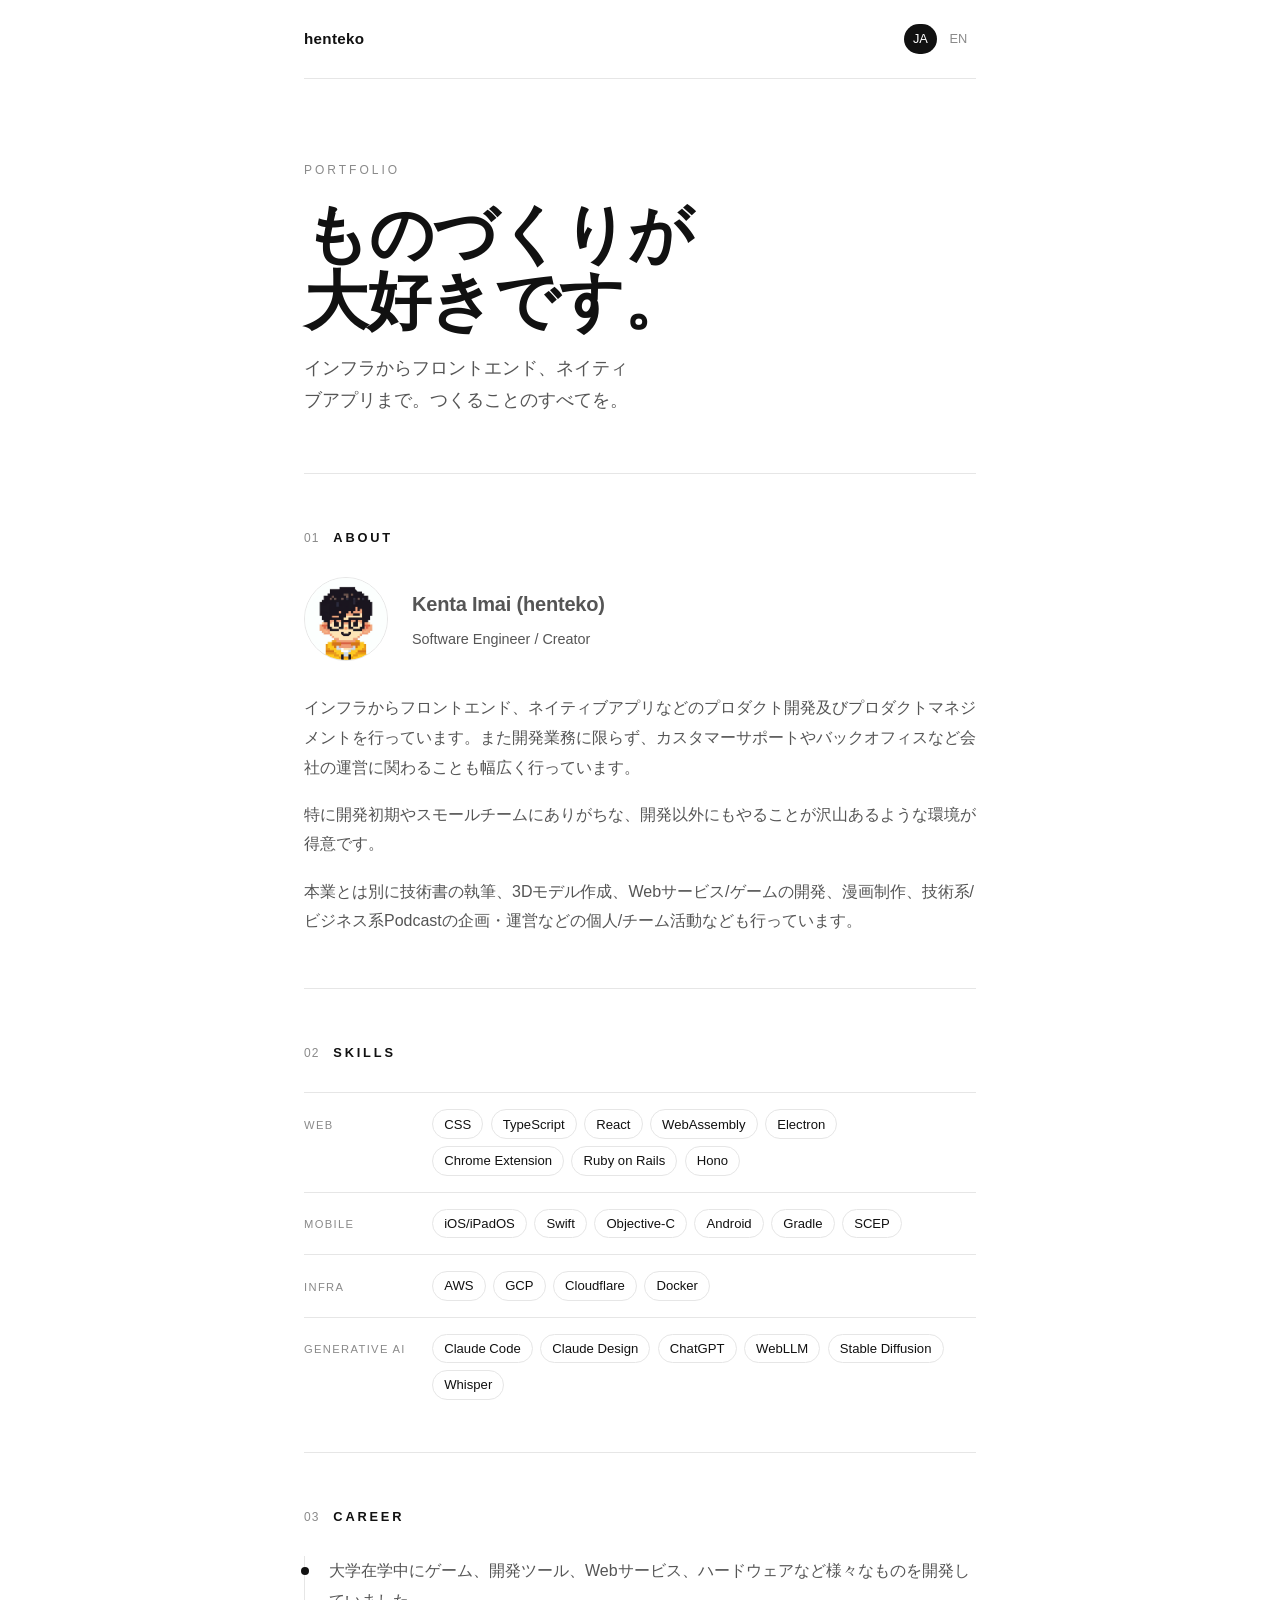
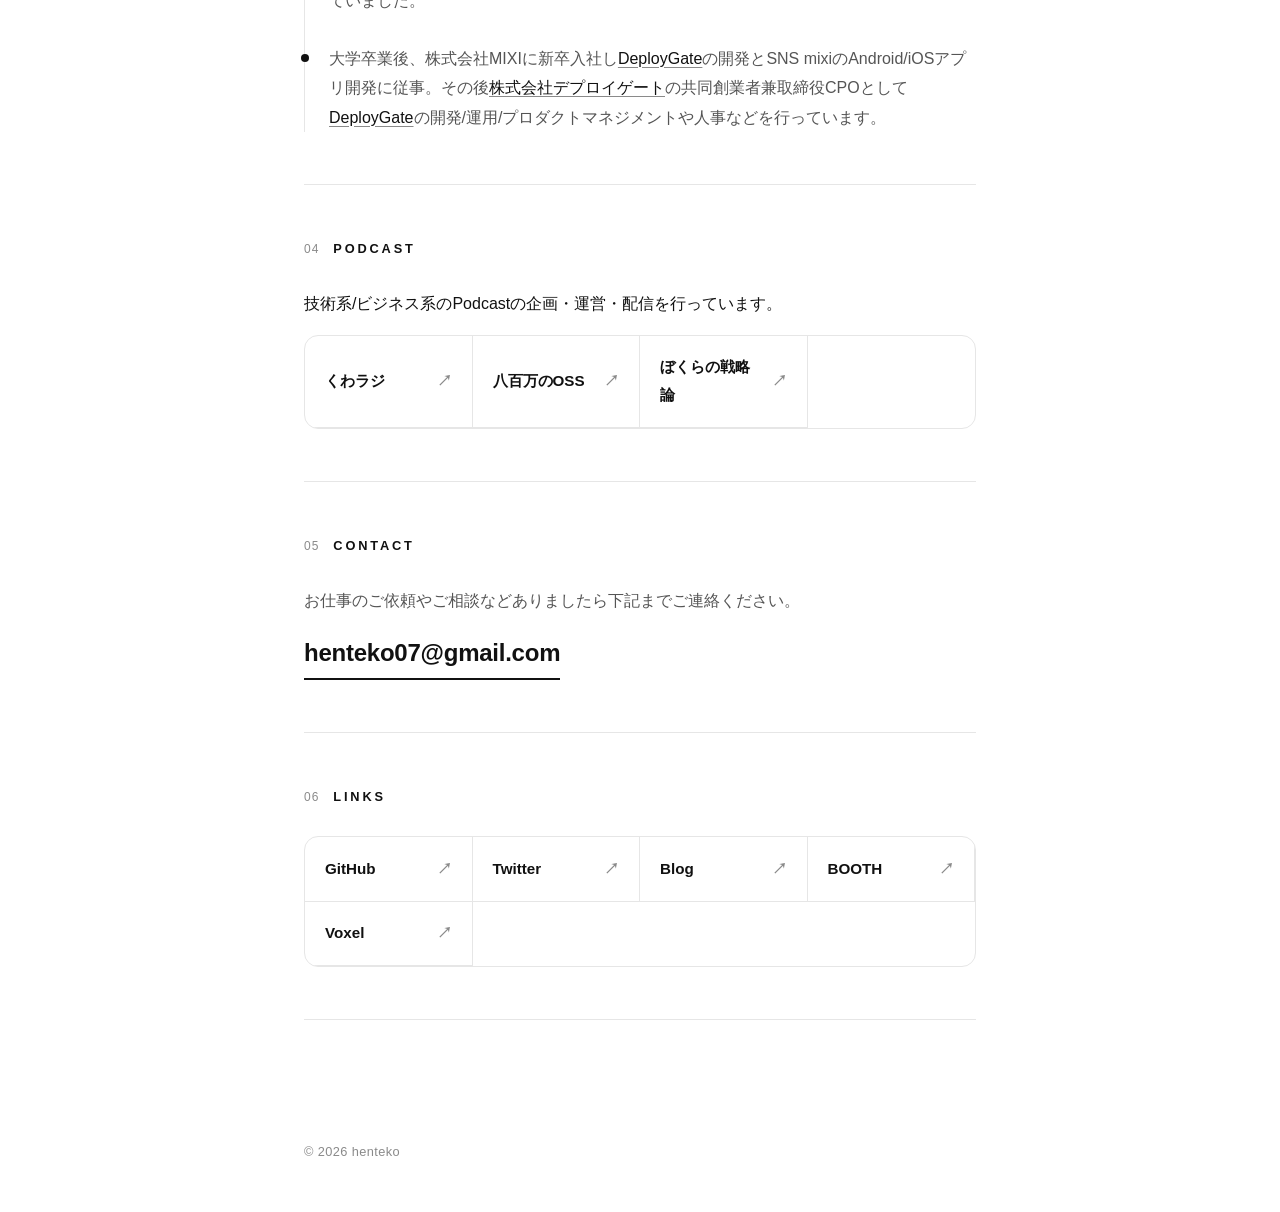
==== commit 5dbccca7: "podcastを追加" ====
--- a/index.html
+++ b/index.html
@@ -43,7 +43,7 @@
         </div>
         <p>インフラからフロントエンド、ネイティブアプリなどのプロダクト開発及びプロダクトマネジメントを行っています。また開発業務に限らず、カスタマーサポートやバックオフィスなど会社の運営に関わることも幅広く行っています。</p>
         <p>特に開発初期やスモールチームにありがちな、開発以外にもやることが沢山あるような環境が得意です。</p>
-        <p>本業とは別に技術書の執筆、3Dモデル作成、Webサービス/ゲームの開発、漫画制作などの個人/チーム活動なども行っています。</p>
+        <p>本業とは別に技術書の執筆、3Dモデル作成、Webサービス/ゲームの開発、漫画制作、技術系/ビジネス系Podcastの企画・運営などの個人/チーム活動なども行っています。</p>
       </section>
 
       <section class="skills">
@@ -79,6 +79,7 @@
           <span class="label">Infra</span>
           <div class="tags">
             <span>AWS</span>
+            <span>GCP</span>
             <span>Cloudflare</span>
             <span>Docker</span>
           </div>
@@ -86,6 +87,8 @@
         <div class="skill-group">
           <span class="label">Generative AI</span>
           <div class="tags">
+            <span>Claude Code</span>
+            <span>Claude Design</span>
             <span>ChatGPT</span>
             <span>WebLLM</span>
             <span>Stable Diffusion</span>
@@ -107,9 +110,22 @@
         </div>
       </section>
 
+      <section class="podcast">
+        <div class="section-head">
+          <span class="idx">04</span>
+          <h2>Podcast</h2>
+        </div>
+        <p>技術系/ビジネス系のPodcastの企画・運営・配信を行っています。</p>
+        <nav class="links">
+          <a href="https://kuwa-raji.henteko07.com/" target="_blank" rel="noopener">くわラジ <span class="arrow">↗</span></a>
+          <a href="https://yaoyorozu-oss.henteko07.com/" target="_blank" rel="noopener">八百万のOSS <span class="arrow">↗</span></a>
+          <a href="https://open.spotify.com/show/5vXOMdLUviA9dGrWXy79cF" target="_blank" rel="noopener">ぼくらの戦略論 <span class="arrow">↗</span></a>
+        </nav>
+      </section>
+
       <section class="contact">
         <div class="section-head">
-          <span class="idx">04</span>
+          <span class="idx">05</span>
           <h2>Contact</h2>
         </div>
         <p>お仕事のご依頼やご相談などありましたら下記までご連絡ください。</p>
@@ -118,7 +134,7 @@
 
       <section class="links-section">
         <div class="section-head">
-          <span class="idx">05</span>
+          <span class="idx">06</span>
           <h2>Links</h2>
         </div>
         <nav class="links">
